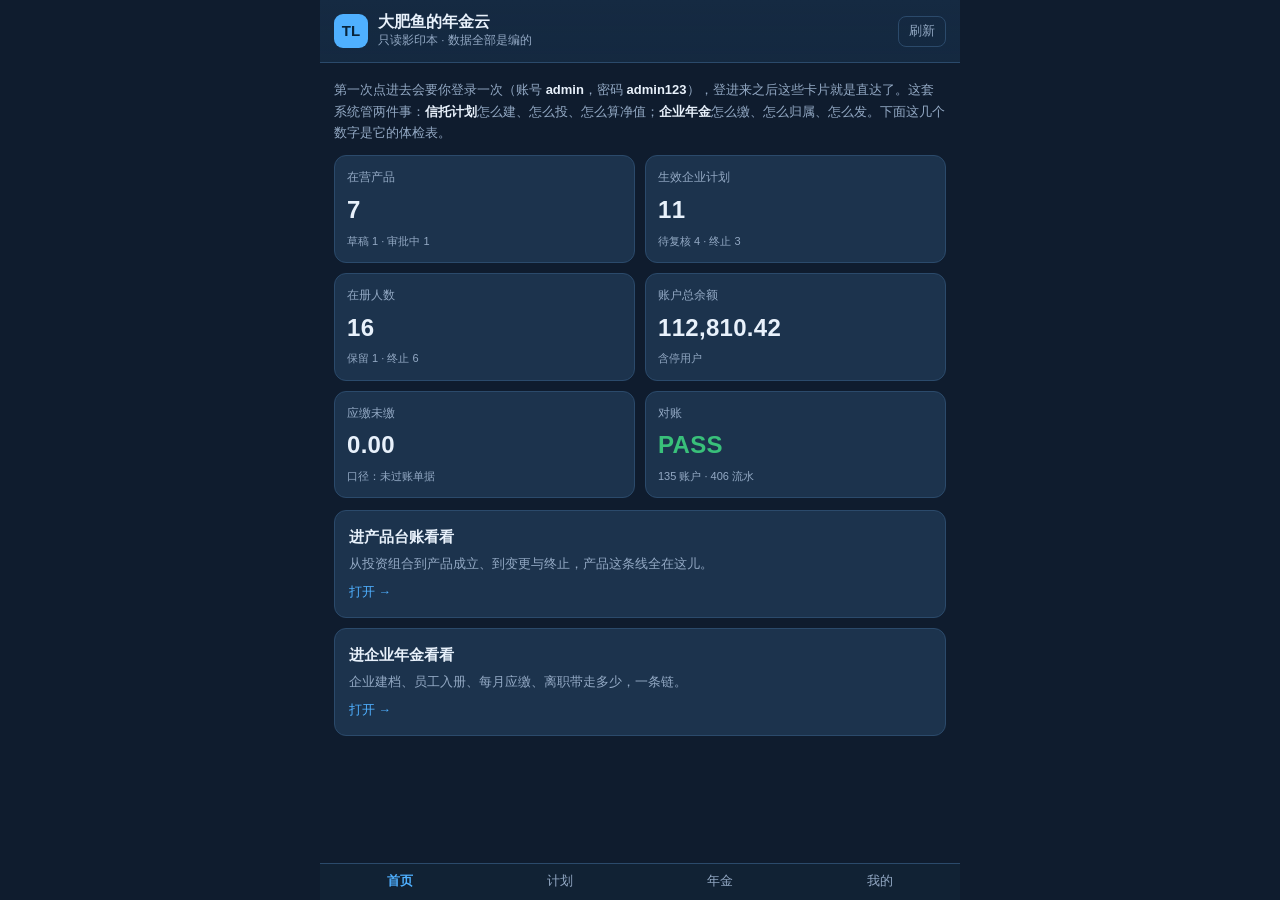
==== index.html @ d4c4245e "演示站《大肥鱼的年金云》" ====
<!doctype html>
<html lang="zh-CN">
<head>
<meta charset="utf-8">
<meta name="viewport" content="width=device-width, initial-scale=1, viewport-fit=cover">
<title>大肥鱼的年金云</title>
<meta name="theme-color" content="#12283d">
<link rel="manifest" href="./manifest.webmanifest">
<link rel="apple-touch-icon" href="./icon-192.png">
<link rel="stylesheet" href="./shell.css">
</head>
<body>

<header class="top">
  <div class="brand">
    <span class="logo">TL</span>
    <div>
      <div class="title">大肥鱼的年金云</div>
      <div class="sub">只读影印本 · 数据全部是编的</div>
    </div>
  </div>
  <button id="refresh" class="ghost" type="button">刷新</button>
</header>

<main>

  <!-- ============ 首页 ============ -->
  <section id="tab-home" class="tab active">
    <p class="lead">第一次点进去会要你登录一次（账号 <b>admin</b>，密码 <b>admin123</b>），登进来之后这些卡片就是直达了。这套系统管两件事：<b>信托计划</b>怎么建、怎么投、怎么算净值；<b>企业年金</b>怎么缴、怎么归属、怎么发。下面这几个数字是它的体检表。</p>

    <div class="grid" id="stat-grid">
      <div class="card stat" data-k="plans"><div class="k">在营产品</div><div class="v">—</div><div class="f"></div></div>
      <div class="card stat" data-k="entPlans"><div class="k">生效企业计划</div><div class="v">—</div><div class="f"></div></div>
      <div class="card stat" data-k="persons"><div class="k">在册人数</div><div class="v">—</div><div class="f"></div></div>
      <div class="card stat" data-k="balance"><div class="k">账户总余额</div><div class="v">—</div><div class="f">含停用户</div></div>
      <div class="card stat" data-k="unpaid"><div class="k">应缴未缴</div><div class="v">—</div><div class="f">口径：未过账单据</div></div>
      <div class="card stat" data-k="recon"><div class="k">对账</div><div class="v">—</div><div class="f"></div></div>
    </div>

    <a class="card entry" href="./app/#/plans">
      <div class="entry-t">进产品台账看看</div>
      <div class="entry-d">从投资组合到产品成立、到变更与终止，产品这条线全在这儿。</div>
      <div class="entry-a">打开 →</div>
    </a>
    <a class="card entry" href="./app/#/ent-plans">
      <div class="entry-t">进企业年金看看</div>
      <div class="entry-d">企业建档、员工入册、每月应缴、离职带走多少，一条链。</div>
      <div class="entry-a">打开 →</div>
    </a>
  </section>

  <!-- ============ 计划 ============ -->
  <section id="tab-plans" class="tab">
    <p class="lead">产品台账。点一张卡进详情，能看到它绑了哪个投资组合、有没有成立通知单、审批走到哪儿。</p>
    <div id="plan-list" class="list"><p class="empty">正在读数据…</p></div>
  </section>

  <!-- ============ 年金 ============ -->
  <section id="tab-annuity" class="tab">
    <p class="lead">企业年金。一家企业一个计划，计划下面挂着人，人下面挂着账户。</p>
    <div id="ent-list" class="list"><p class="empty">正在读数据…</p></div>
  </section>

  <!-- ============ 我的 ============ -->
  <section id="tab-me" class="tab">
    <div class="card">
      <div class="entry-t">这是什么</div>
      <div class="entry-d">一个真实系统的<b>只读影印本</b>。页面、按钮、数据都是真的，但数据是编的，改了也不会保存。想自己动手，得在本机把后端和数据库跑起来。</div>
    </div>
    <a class="card entry" id="dl-manual" href="./assets/操作说明书.docx" download>
      <div class="entry-t">下载操作说明书</div>
      <div class="entry-d">140 页，60 张截图，按业务流程排的。要照着系统干活的人看这本。</div>
      <div class="entry-a">下载 →</div>
    </a>
    <a class="card entry" href="./app/">
      <div class="entry-t">进完整系统（电脑上看更好）</div>
      <div class="entry-d">左侧是完整菜单，33 个页面都能点。手机上是横向布局，会有点挤。</div>
      <div class="entry-a">打开 →</div>
    </a>
    <div class="card">
      <div class="entry-t">只读是什么意思</div>
      <div class="entry-d">保存、提交、复核这些动作会明确告诉你「这是只读影印本，演示站不保存任何改动」。不会假装成功，也不会改你的浏览器里的任何东西。</div>
    </div>
    <div class="card">
      <div class="entry-t">第一次进来要登录一次</div>
      <div class="entry-d">账号 <b>admin</b>，密码 <b>admin123</b>。登录走的是磁带里录好的那次，不需要任何后端；登完之后 token 存在你自己的浏览器里，下次点卡片直接进去。</div>
    </div>
    <p class="foot">数据快照：<span id="tape-date">—</span> · 页面 <span id="tape-pages">—</span> 个</p>
  </section>

</main>

<nav class="tabs">
  <button class="tab-btn active" data-tab="home" type="button"><span>首页</span></button>
  <button class="tab-btn" data-tab="plans" type="button"><span>计划</span></button>
  <button class="tab-btn" data-tab="annuity" type="button"><span>年金</span></button>
  <button class="tab-btn" data-tab="me" type="button"><span>我的</span></button>
</nav>

<script src="./shell.js"></script>
</body>
</html>
---- shell.css ----
:root{
  --bg:#0f1c2e; --bg2:#152a42; --card:#1c334d; --card2:#22405f;
  --line:#2b4a6b; --txt:#e8f1fb; --dim:#93a9c4; --acc:#4fb0ff; --ok:#39c07a; --warn:#e6a23c;
}
*{box-sizing:border-box;-webkit-tap-highlight-color:transparent}
html,body{margin:0;padding:0}
body{
  background:var(--bg); color:var(--txt);
  font:15px/1.65 -apple-system,BlinkMacSystemFont,"Segoe UI","PingFang SC","Microsoft YaHei",sans-serif;
  padding-bottom:calc(64px + env(safe-area-inset-bottom));
  max-width:640px; margin:0 auto;
}
a{color:inherit;text-decoration:none}

.top{
  position:sticky;top:0;z-index:9;
  display:flex;align-items:center;justify-content:space-between;
  gap:10px;padding:12px 14px calc(12px);
  background:linear-gradient(180deg,var(--bg2),rgba(21,42,66,.92));
  backdrop-filter:blur(6px);border-bottom:1px solid var(--line);
}
.brand{display:flex;align-items:center;gap:10px;min-width:0}
.logo{
  width:34px;height:34px;border-radius:9px;flex:0 0 34px;
  background:var(--acc);color:#08243b;font-weight:800;font-size:15px;
  display:grid;place-items:center;
}
.title{font-weight:700;font-size:16px;line-height:1.2}
.sub{font-size:11.5px;color:var(--dim)}
.ghost{
  flex:0 0 auto;background:transparent;color:var(--dim);
  border:1px solid var(--line);border-radius:8px;padding:6px 10px;font-size:12.5px;
}
.ghost:active{background:var(--card)}

main{padding:14px}
.tab{display:none}
.tab.active{display:block}

.lead{color:var(--dim);font-size:13px;margin:2px 0 12px}
.lead b{color:var(--txt);font-weight:600}

.grid{display:grid;grid-template-columns:1fr 1fr;gap:10px;margin-bottom:12px}
.card{
  background:var(--card);border:1px solid var(--line);border-radius:12px;
  padding:12px;
}
.stat .k{font-size:12px;color:var(--dim)}
.stat .v{font-size:24px;font-weight:700;letter-spacing:.3px;margin-top:2px}
.stat .f{font-size:11px;color:var(--dim);margin-top:2px;min-height:15px}
.stat.ok .v{color:var(--ok)}
.stat.warn .v{color:var(--warn)}

.entry{display:block;margin-bottom:10px;padding:14px}
.entry:active{background:var(--card2)}
.entry-t{font-weight:650;font-size:15px}
.entry-d{color:var(--dim);font-size:12.5px;margin-top:4px}
.entry-d b{color:var(--txt)}
.entry-a{color:var(--acc);font-size:12.5px;margin-top:8px}

.list{display:block}
.row{
  display:block;background:var(--card);border:1px solid var(--line);border-radius:12px;
  padding:12px;margin-bottom:9px;
}
.row:active{background:var(--card2)}
.row .n{display:flex;align-items:center;gap:8px;justify-content:space-between}
.row .no{font-size:11.5px;color:var(--dim);font-variant-numeric:tabular-nums}
.row .name{font-weight:600;font-size:14.5px;margin:3px 0 4px}
.row .meta{display:flex;gap:10px;flex-wrap:wrap;font-size:12px;color:var(--dim)}
.tag{
  display:inline-block;padding:1px 7px;border-radius:20px;font-size:11px;
  border:1px solid var(--line);color:var(--dim);
}
.tag.on{color:#0c2b1c;background:var(--ok);border-color:var(--ok)}
.tag.wait{color:#3a2a06;background:var(--warn);border-color:var(--warn)}
.empty{color:var(--dim);font-size:13px;text-align:center;padding:26px 0}
.foot{color:#5f738c;font-size:11.5px;text-align:center;margin-top:14px}

.tabs{
  position:fixed;left:0;right:0;bottom:0;z-index:10;
  display:grid;grid-template-columns:repeat(4,1fr);
  background:rgba(18,35,54,.96);backdrop-filter:blur(8px);
  border-top:1px solid var(--line);
  padding-bottom:env(safe-area-inset-bottom);
  max-width:640px;margin:0 auto;
}
.tab-btn{
  background:transparent;border:0;color:var(--dim);
  padding:9px 0 10px;font-size:12.5px;font-family:inherit;
}
.tab-btn span{display:block}
.tab-btn.active{color:var(--acc);font-weight:600}
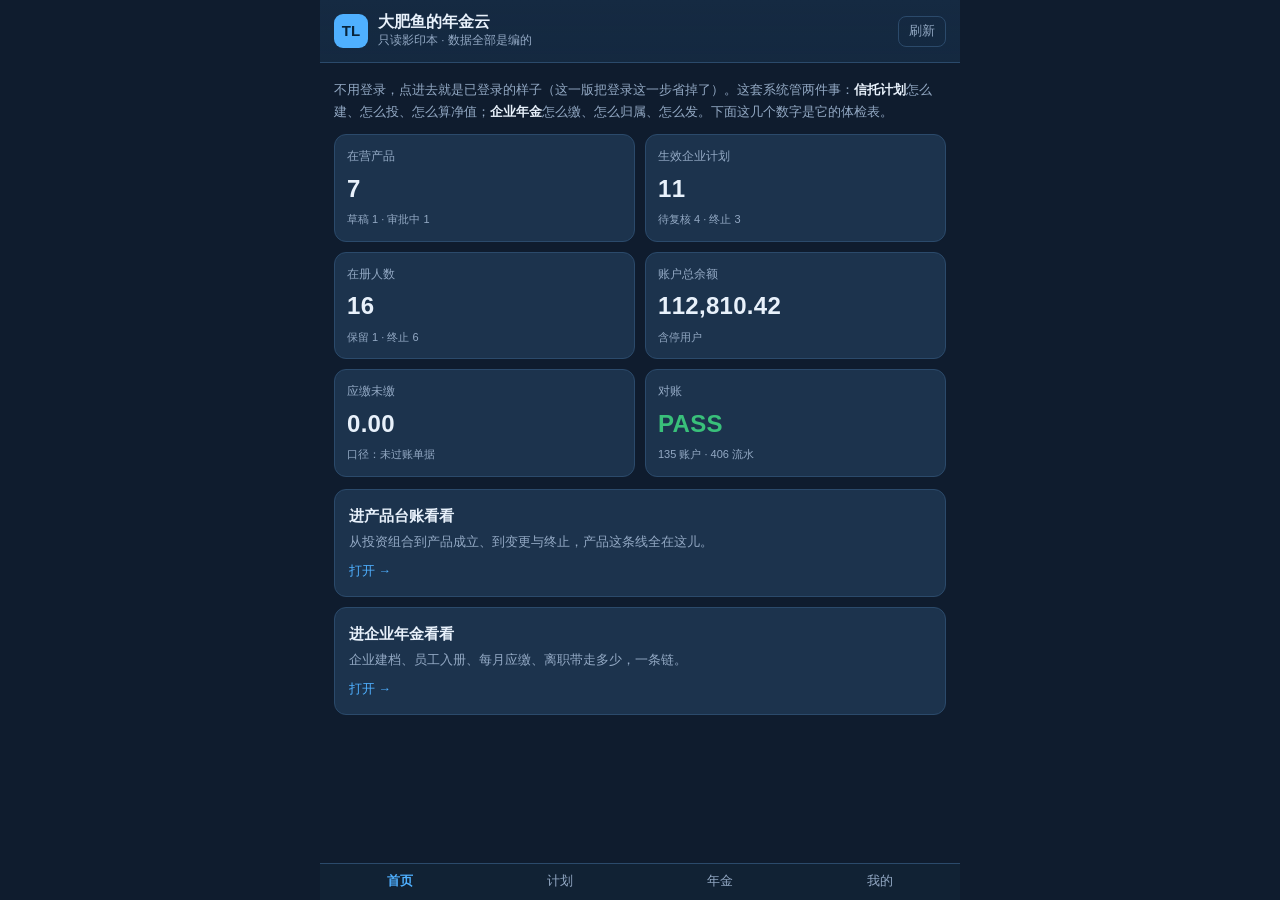
==== commit f7b11c32: "演示站：省掉登录这一步，列表按手机卡片显示 进来直接是已登录；登录页仍然认 admin/admin123，但正常路径不会再看到它。顺带把字典接口按库里的 36 组 131 项补齐，状态列不再显示数字。" ====
--- a/index.html
+++ b/index.html
@@ -26,7 +26,7 @@
 
   <!-- ============ 首页 ============ -->
   <section id="tab-home" class="tab active">
-    <p class="lead">第一次点进去会要你登录一次（账号 <b>admin</b>，密码 <b>admin123</b>），登进来之后这些卡片就是直达了。这套系统管两件事：<b>信托计划</b>怎么建、怎么投、怎么算净值；<b>企业年金</b>怎么缴、怎么归属、怎么发。下面这几个数字是它的体检表。</p>
+    <p class="lead">不用登录，点进去就是已登录的样子（这一版把登录这一步省掉了）。这套系统管两件事：<b>信托计划</b>怎么建、怎么投、怎么算净值；<b>企业年金</b>怎么缴、怎么归属、怎么发。下面这几个数字是它的体检表。</p>
 
     <div class="grid" id="stat-grid">
       <div class="card stat" data-k="plans"><div class="k">在营产品</div><div class="v">—</div><div class="f"></div></div>
@@ -82,8 +82,8 @@
       <div class="entry-d">保存、提交、复核这些动作会明确告诉你「这是只读影印本，演示站不保存任何改动」。不会假装成功，也不会改你的浏览器里的任何东西。</div>
     </div>
     <div class="card">
-      <div class="entry-t">第一次进来要登录一次</div>
-      <div class="entry-d">账号 <b>admin</b>，密码 <b>admin123</b>。登录走的是磁带里录好的那次，不需要任何后端；登完之后 token 存在你自己的浏览器里，下次点卡片直接进去。</div>
+      <div class="entry-t">不用登录</div>
+      <div class="entry-d">这一版把登录省掉了：打开就是已登录的样子。真要登录，账号 <b>admin</b>、密码 <b>admin123</b> 也认。</div>
     </div>
     <p class="foot">数据快照：<span id="tape-date">—</span> · 页面 <span id="tape-pages">—</span> 个</p>
   </section>
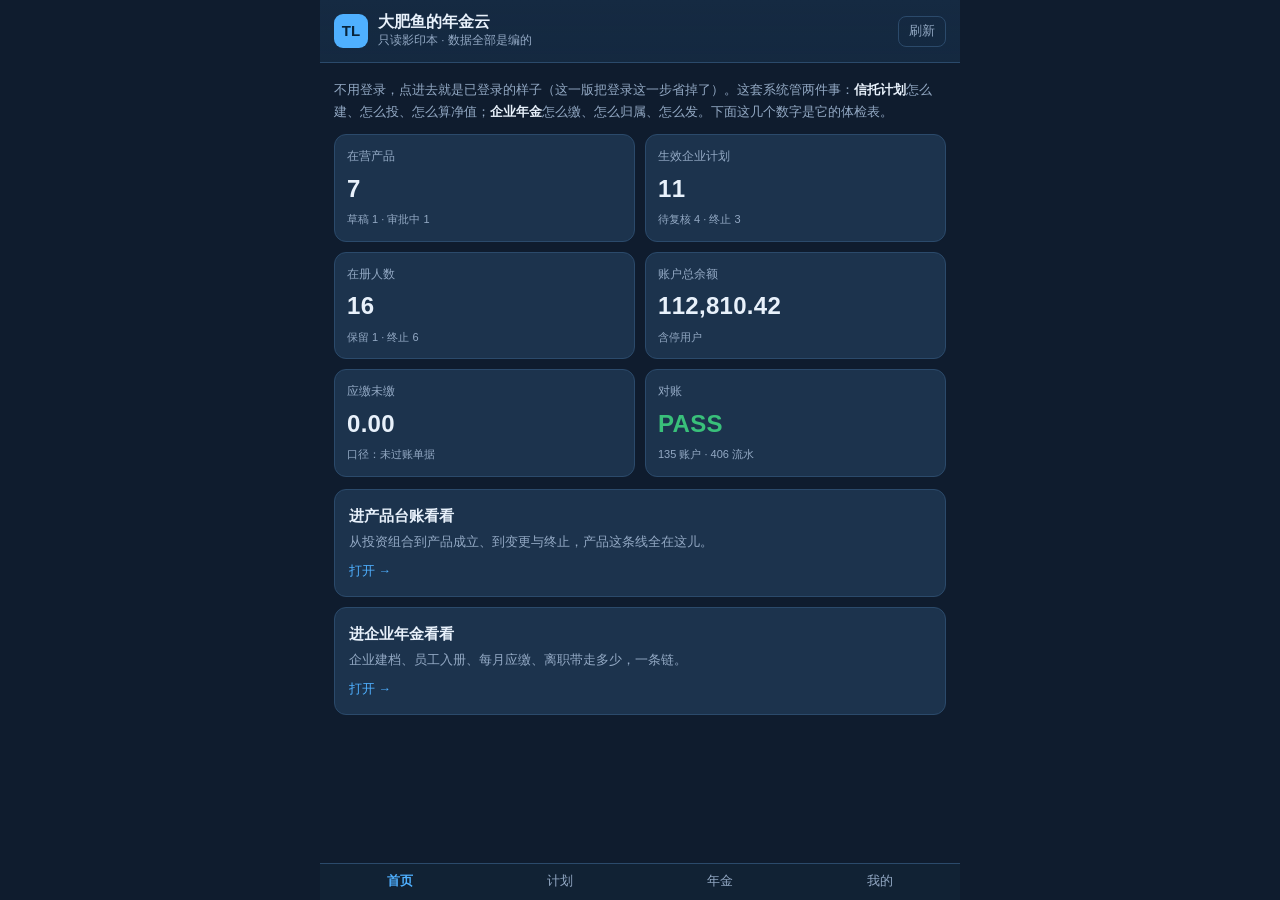
==== commit b8ba6f6d: "演示站：加一页「这是怎么做的」 三分钟讲清：哪些是真的（业务逻辑、数据、页面交互）、哪些是假的（没有后端、不保存、不会算）、做它的三步（跑真系统 → 录接口应答 → 撤掉后端），以及做的时候踩到的三个" ====
--- a/index.html
+++ b/index.html
@@ -67,6 +67,11 @@
       <div class="entry-t">这是什么</div>
       <div class="entry-d">一个真实系统的<b>只读影印本</b>。页面、按钮、数据都是真的，但数据是编的，改了也不会保存。想自己动手，得在本机把后端和数据库跑起来。</div>
     </div>
+    <a class="card entry" href="./how.html">
+      <div class="entry-t">这是怎么做的</div>
+      <div class="entry-d">三分钟看完：这东西是真的还是假的、那一百多条接口录音是怎么回事、做的时候踩了哪些坑。</div>
+      <div class="entry-a">看看 →</div>
+    </a>
     <a class="card entry" id="dl-manual" href="./assets/操作说明书.docx" download>
       <div class="entry-t">下载操作说明书</div>
       <div class="entry-d">140 页，60 张截图，按业务流程排的。要照着系统干活的人看这本。</div>
@@ -74,7 +79,7 @@
     </a>
     <a class="card entry" href="./app/">
       <div class="entry-t">进完整系统（电脑上看更好）</div>
-      <div class="entry-d">左侧是完整菜单，33 个页面都能点。手机上是横向布局，会有点挤。</div>
+      <div class="entry-d">左侧是完整菜单，33 个页面都能点。手机上也做了适配：列表变卡片、抽屉满屏、表单纵向排。</div>
       <div class="entry-a">打开 →</div>
     </a>
     <div class="card">
